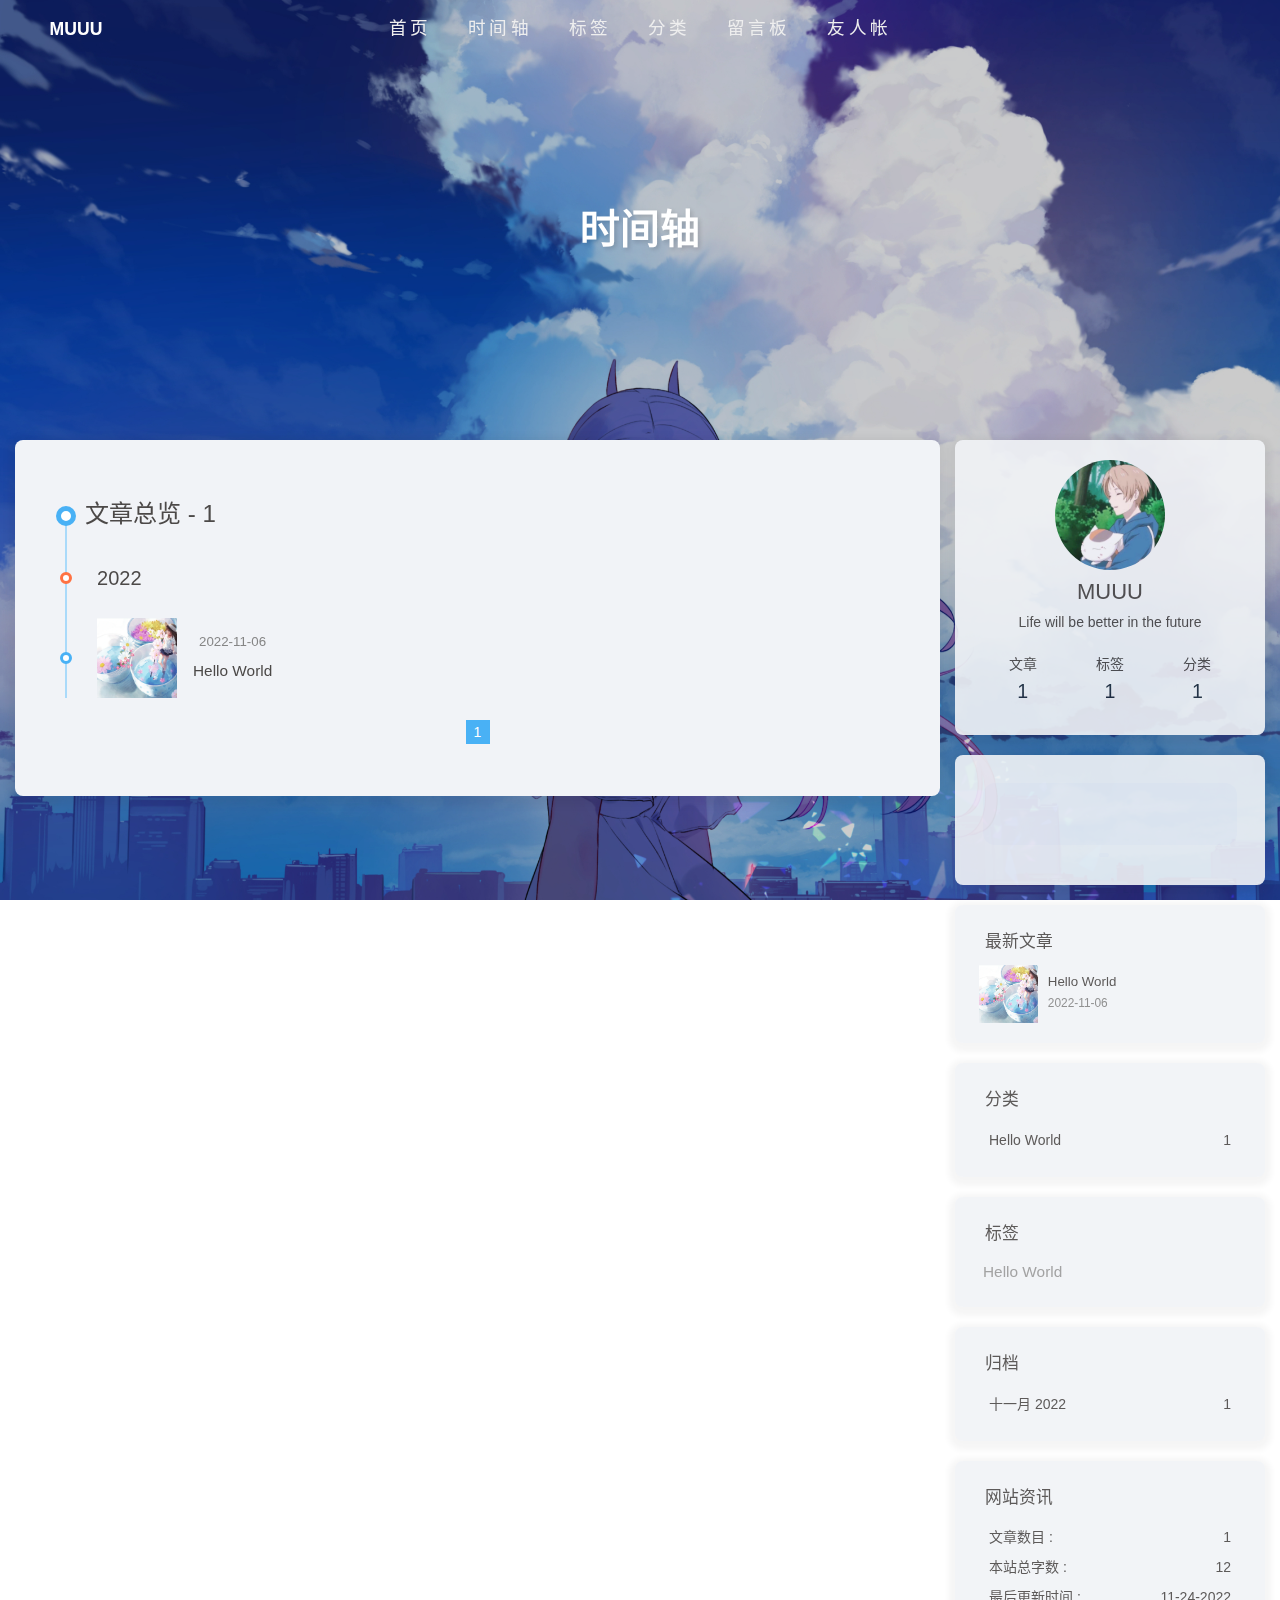
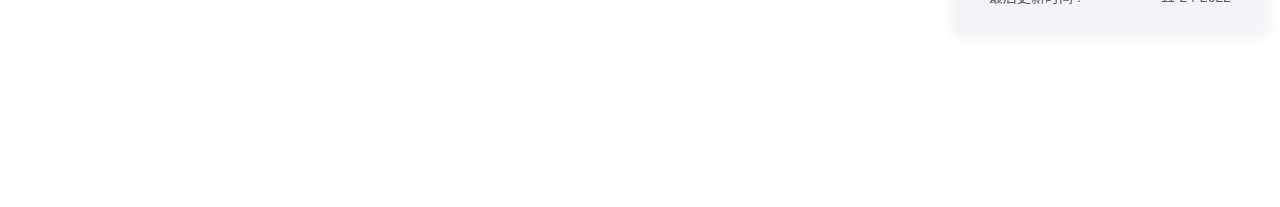
==== archives/index.html @ a2ca3ae6 "Site updated: 2022-11-24 10:19:51" ====
<!DOCTYPE html><html lang="zh-CN" data-theme="light"><head><meta charset="UTF-8"><meta http-equiv="X-UA-Compatible" content="IE=edge"><meta name="viewport" content="width=device-width, initial-scale=1.0, maximum-scale=1.0, user-scalable=no"><title>时间轴 | 一生鳶を慕う</title><meta name="author" content="MUUU"><meta name="copyright" content="MUUU"><meta name="format-detection" content="telephone=no"><meta name="theme-color" content="#ffffff"><meta property="og:type" content="website">
<meta property="og:title" content="时间轴">
<meta property="og:url" content="https://my.52099.online/archives/index.html">
<meta property="og:site_name" content="一生鳶を慕う">
<meta property="og:locale" content="zh_CN">
<meta property="og:image" content="https://my.52099.online/img/avatar.jpg">
<meta property="article:author" content="MUUU">
<meta name="twitter:card" content="summary">
<meta name="twitter:image" content="https://my.52099.online/img/avatar.jpg"><link rel="shortcut icon" href="/img/favicon.ico"><link rel="canonical" href="https://my.52099.online/archives/"><link rel="preconnect" href="//cdn.jsdelivr.net"/><link rel="stylesheet" href="/css/index.css"><link rel="stylesheet" href="https://cdn.jsdelivr.net/npm/@fortawesome/fontawesome-free/css/all.min.css" media="print" onload="this.media='all'"><link rel="stylesheet" href="https://cdn.jsdelivr.net/npm/@fancyapps/ui/dist/fancybox.min.css" media="print" onload="this.media='all'"><script>const GLOBAL_CONFIG = { 
  root: '/',
  algolia: undefined,
  localSearch: {"path":"/search.xml","preload":false,"languages":{"hits_empty":"找不到您查询的内容：${query}"}},
  translate: undefined,
  noticeOutdate: {"limitDay":30,"position":"top","messagePrev":"这是一篇发布于","messageNext":"天之前的文章，部分信息可能不够准确，注意甄别！"},
  highlight: {"plugin":"highlighjs","highlightCopy":true,"highlightLang":true,"highlightHeightLimit":300},
  copy: {
    success: '复制成功',
    error: '复制错误',
    noSupport: '浏览器不支持'
  },
  relativeDate: {
    homepage: false,
    post: false
  },
  runtime: '',
  date_suffix: {
    just: '刚刚',
    min: '分钟前',
    hour: '小时前',
    day: '天前',
    month: '个月前'
  },
  copyright: undefined,
  lightbox: 'fancybox',
  Snackbar: undefined,
  source: {
    justifiedGallery: {
      js: 'https://cdn.jsdelivr.net/npm/flickr-justified-gallery/dist/fjGallery.min.js',
      css: 'https://cdn.jsdelivr.net/npm/flickr-justified-gallery/dist/fjGallery.min.css'
    }
  },
  isPhotoFigcaption: false,
  islazyload: false,
  isAnchor: false
}</script><script id="config-diff">var GLOBAL_CONFIG_SITE = {
  title: '时间轴',
  isPost: false,
  isHome: false,
  isHighlightShrink: undefined,
  isToc: false,
  postUpdate: '2022-11-24 10:18:13'
}</script><noscript><style type="text/css">
  #nav {
    opacity: 1
  }
  .justified-gallery img {
    opacity: 1
  }

  #recent-posts time,
  #post-meta time {
    display: inline !important
  }
</style></noscript><script>(win=>{
    win.saveToLocal = {
      set: function setWithExpiry(key, value, ttl) {
        if (ttl === 0) return
        const now = new Date()
        const expiryDay = ttl * 86400000
        const item = {
          value: value,
          expiry: now.getTime() + expiryDay,
        }
        localStorage.setItem(key, JSON.stringify(item))
      },

      get: function getWithExpiry(key) {
        const itemStr = localStorage.getItem(key)

        if (!itemStr) {
          return undefined
        }
        const item = JSON.parse(itemStr)
        const now = new Date()

        if (now.getTime() > item.expiry) {
          localStorage.removeItem(key)
          return undefined
        }
        return item.value
      }
    }
  
    win.getScript = url => new Promise((resolve, reject) => {
      const script = document.createElement('script')
      script.src = url
      script.async = true
      script.onerror = reject
      script.onload = script.onreadystatechange = function() {
        const loadState = this.readyState
        if (loadState && loadState !== 'loaded' && loadState !== 'complete') return
        script.onload = script.onreadystatechange = null
        resolve()
      }
      document.head.appendChild(script)
    })
  
      const asideStatus = saveToLocal.get('aside-status')
      if (asideStatus !== undefined) {
        if (asideStatus === 'hide') {
          document.documentElement.classList.add('hide-aside')
        } else {
          document.documentElement.classList.remove('hide-aside')
        }
      }
    
    const detectApple = () => {
      if(/iPad|iPhone|iPod|Macintosh/.test(navigator.userAgent)){
        document.documentElement.classList.add('apple')
      }
    }
    detectApple()
    })(window)</script><link rel="stylesheet" href="/css/custom.css" media="defer" onload="this.media='all'"><link rel="stylesheet" href="/css/nav.css"><link rel="stylesheet" href="/css/heoMainColor.css"><link rel="stylesheet" href="/css/poem.css"><link rel="stylesheet" href="/css/page_poem.css"><!-- hexo injector head_end start --><link rel="stylesheet" href="https://npm.elemecdn.com/hexo-butterfly-wowjs/lib/animate.min.css" media="print" onload="this.media='screen'"><link rel="stylesheet" href="/css/runtime.min.css" media="print" onload="this.media='all'"><!-- hexo injector head_end end --><meta name="generator" content="Hexo 6.3.0"></head><body><div id="loading-box"><div class="loading-left-bg"></div><div class="loading-right-bg"></div><div class="wizard-scene"><div class="wizard-objects"><div class="wizard-square"></div><div class="wizard-circle"></div><div class="wizard-triangle"></div></div><div class="wizard"><div class="wizard-body"></div><div class="wizard-right-arm"><div class="wizard-right-hand"></div></div><div class="wizard-left-arm"><div class="wizard-left-hand"></div></div><div class="wizard-head"><div class="wizard-beard"></div><div class="wizard-face"><div class="wizard-adds"></div></div><div class="wizard-hat"><div class="wizard-hat-of-the-hat"></div><div class="wizard-four-point-star --first"></div><div class="wizard-four-point-star --second"></div><div class="wizard-four-point-star --third"></div></div></div></div></div></div><script>const preloader = {
  endLoading: () => {
    document.body.style.overflow = 'auto';
    document.getElementById('loading-box').classList.add("loaded")
  },
  initLoading: () => {
    document.body.style.overflow = '';
    document.getElementById('loading-box').classList.remove("loaded")

  }
}
window.addEventListener('load',()=> { preloader.endLoading() })

if (false) {
document.addEventListener('pjax:send', () => { preloader.initLoading() })
document.addEventListener('pjax:complete', () => { preloader.endLoading() })
}</script><div id="web_bg"></div><div id="sidebar"><div id="menu-mask"></div><div id="sidebar-menus"><div class="avatar-img is-center"><img src="/img/avatar.jpg" onerror="onerror=null;src='/img/friend_404.gif'" alt="avatar"/></div><div class="sidebar-site-data site-data is-center"><a href="/archives/"><div class="headline">文章</div><div class="length-num">1</div></a><a href="/tags/"><div class="headline">标签</div><div class="length-num">1</div></a><a href="/categories/"><div class="headline">分类</div><div class="length-num">1</div></a></div><hr/><div class="menus_items"><div class="menus_item"><a class="site-page" href="/"><i class="fa-fw fas fa-home"></i><span> 首页</span></a></div><div class="menus_item"><a class="site-page" href="/archives/"><i class="fa-fw fas fa-archive"></i><span> 时间轴</span></a></div><div class="menus_item"><a class="site-page" href="/tags/"><i class="fa-fw fas fa-tags"></i><span> 标签</span></a></div><div class="menus_item"><a class="site-page" href="/categories/"><i class="fa-fw fas fa-folder-open"></i><span> 分类</span></a></div><div class="menus_item"><a class="site-page" href="/comment/"><i class="fa-fw fas fa-comment"></i><span> 留言板</span></a></div><div class="menus_item"><a class="site-page" href="/link/"><i class="fa-fw fas fa-link"></i><span> 友人帐</span></a></div></div></div></div><div class="page" id="body-wrap"><header class="not-home-page" id="page-header"><nav id="nav"><div id="nav-group"><span id="blog_name"><a id="site-name" href="/" title="返回博客主页"><span>MUUU</span></a></span><span id="page_name"><a id="page-name-text" title="回到顶部" onclick="btf.scrollToDest(0,500)"><span>一生鳶を慕う</span></a></span><div id="menus"><div class="menus_items"><div class="menus_item"><a class="site-page" href="/"><i class="fa-fw fas fa-home"></i><span> 首页</span></a></div><div class="menus_item"><a class="site-page" href="/archives/"><i class="fa-fw fas fa-archive"></i><span> 时间轴</span></a></div><div class="menus_item"><a class="site-page" href="/tags/"><i class="fa-fw fas fa-tags"></i><span> 标签</span></a></div><div class="menus_item"><a class="site-page" href="/categories/"><i class="fa-fw fas fa-folder-open"></i><span> 分类</span></a></div><div class="menus_item"><a class="site-page" href="/comment/"><i class="fa-fw fas fa-comment"></i><span> 留言板</span></a></div><div class="menus_item"><a class="site-page" href="/link/"><i class="fa-fw fas fa-link"></i><span> 友人帐</span></a></div></div></div><div id="hotkey"><div id="search-button"><a class="site-page social-icon search" title="搜索"><i class="fas fa-search fa-fw"></i></a></div></div></div></nav><div id="page-site-info"><h1 id="site-title">时间轴</h1></div></header><main class="layout" id="content-inner"><div id="archive"><div class="article-sort-title">文章总览 - 1</div><div class="article-sort"><div class="article-sort-item year">2022</div><div class="article-sort-item"><a class="article-sort-item-img" href="/posts/4a17b156/" title="Hello World"><img src="/img/cover/1.webp" alt="Hello World" onerror="this.onerror=null;this.src='/img/404.jpg'"></a><div class="article-sort-item-info"><div class="article-sort-item-time"><i class="far fa-calendar-alt"></i><time class="post-meta-date-created" datetime="2022-11-06T05:36:51.000Z" title="发表于 2022-11-06 13:36:51">2022-11-06</time></div><a class="article-sort-item-title" href="/posts/4a17b156/" title="Hello World">Hello World</a></div></div></div><nav id="pagination"><div class="pagination"><span class="page-number current">1</span></div></nav></div><div class="aside-content" id="aside-content"><div class="card-widget card-info"><div class="is-center"><div class="avatar-img"><img src="/img/avatar.jpg" onerror="this.onerror=null;this.src='/img/friend_404.gif'" alt="avatar"/></div><div class="author-info__name">MUUU</div><div class="author-info__description">Life will be better in the future</div></div><div class="card-info-data site-data is-center"><a href="/archives/"><div class="headline">文章</div><div class="length-num">1</div></a><a href="/tags/"><div class="headline">标签</div><div class="length-num">1</div></a><a href="/categories/"><div class="headline">分类</div><div class="length-num">1</div></a></div></div><div class="card-widget" id="card-poem"><div id="poem_sentence"></div><div id="poem_info"><div id="poem_dynasty"></div><div id="poem_author"></div></div></div><script src="https://cdn.jsdelivr.net/npm/js-heo@1.0.11/poem/jinrishici.js" charset="utf-8"></script><script type="text/javascript">jinrishici.load(function(result) {
var sentence = document.querySelector("#poem_sentence")
var author = document.querySelector("#poem_author")
var dynasty = document.querySelector("#poem_dynasty")

var sentenceText = result.data.content
sentenceText = sentenceText.substr(0, sentenceText.length - 1);
sentence.innerHTML = sentenceText
dynasty.innerHTML = result.data.origin.dynasty
author.innerHTML = result.data.origin.author + '《' + result.data.origin.title + '》'
});</script><div class="sticky_layout"><div class="card-widget card-recent-post"><div class="item-headline"><i class="fas fa-history"></i><span>最新文章</span></div><div class="aside-list"><div class="aside-list-item"><a class="thumbnail" href="/posts/4a17b156/" title="Hello World"><img src="/img/cover/1.webp" onerror="this.onerror=null;this.src='/img/404.jpg'" alt="Hello World"/></a><div class="content"><a class="title" href="/posts/4a17b156/" title="Hello World">Hello World</a><time datetime="2022-11-06T05:36:51.000Z" title="发表于 2022-11-06 13:36:51">2022-11-06</time></div></div></div></div><div class="card-widget card-categories"><div class="item-headline">
            <i class="fas fa-folder-open"></i>
            <span>分类</span>
            
            </div>
            <ul class="card-category-list" id="aside-cat-list">
            <li class="card-category-list-item "><a class="card-category-list-link" href="/categories/Hello-World/"><span class="card-category-list-name">Hello World</span><span class="card-category-list-count">1</span></a></li>
            </ul></div><div class="card-widget card-tags"><div class="item-headline"><i class="fas fa-tags"></i><span>标签</span></div><div class="card-tag-cloud"><a href="/tags/Hello-World/" style="font-size: 1.1em; color: #999">Hello World</a></div></div><div class="card-widget card-archives"><div class="item-headline"><i class="fas fa-archive"></i><span>归档</span></div><ul class="card-archive-list"><li class="card-archive-list-item"><a class="card-archive-list-link" href="/archives/2022/11/"><span class="card-archive-list-date">十一月 2022</span><span class="card-archive-list-count">1</span></a></li></ul></div><div class="card-widget card-webinfo"><div class="item-headline"><i class="fas fa-chart-line"></i><span>网站资讯</span></div><div class="webinfo"><div class="webinfo-item"><div class="item-name">文章数目 :</div><div class="item-count">1</div></div><div class="webinfo-item"><div class="item-name">本站总字数 :</div><div class="item-count">12</div></div><div class="webinfo-item"><div class="item-name">最后更新时间 :</div><div class="item-count" id="last-push-date" data-lastPushDate="2022-11-24T02:18:13.794Z"><i class="fa-solid fa-spinner fa-spin"></i></div></div></div></div></div></div></main><footer id="footer"><div id="footer-wrap"></div></footer></div><div id="rightside"><div id="rightside-config-hide"><button id="hide-aside-btn" type="button" title="单栏和双栏切换"><i class="fas fa-arrows-alt-h"></i></button></div><div id="rightside-config-show"><button id="go-up" type="button" title="回到顶部"><i class="fas fa-arrow-up"></i></button></div></div><div id="local-search"><div class="search-dialog"><nav class="search-nav"><span class="search-dialog-title">搜索</span><span id="loading-status"></span><button class="search-close-button"><i class="fas fa-times"></i></button></nav><div class="is-center" id="loading-database"><i class="fas fa-spinner fa-pulse"></i><span>  数据库加载中</span></div><div class="search-wrap"><div id="local-search-input"><div class="local-search-box"><input class="local-search-box--input" placeholder="搜索文章" type="text"/></div></div><hr/><div id="local-search-results"></div></div></div><div id="search-mask"></div></div><div><script src="/js/utils.js"></script><script src="/js/main.js"></script><script src="https://cdn.jsdelivr.net/npm/@fancyapps/ui/dist/fancybox.umd.min.js"></script><script src="https://cdn.jsdelivr.net/npm/instant.page/instantpage.min.js" type="module"></script><script src="/js/search/local-search.js"></script><div class="js-pjax"></div><script src="/js/cursor.js"></script><script src="/js/nav.js"></script><script src="/js/welcome.js"></script><script src="/js/click.min.js"></script></div><!-- hexo injector body_end start --><div class="js-pjax"><script async="async">var arr = document.getElementsByClassName('recent-post-item');
for(var i = 0;i<arr.length;i++){
    arr[i].classList.add('wow');
    arr[i].classList.add('animate__zoomIn');
    arr[i].setAttribute('data-wow-duration', '300ms');
    arr[i].setAttribute('data-wow-delay', '10ms');
    arr[i].setAttribute('data-wow-offset', '100');
    arr[i].setAttribute('data-wow-iteration', '1');
  }</script></div><script defer src="https://npm.elemecdn.com/hexo-butterfly-wowjs/lib/wow.min.js"></script><script defer src="https://npm.elemecdn.com/hexo-butterfly-wowjs/lib/wow_init.js"></script><script data-pjax>
  function butterfly_footer_beautify_injector_config(){
    var parent_div_git = document.getElementById('footer-wrap');
    var item_html = '<div id="workboard"></div><p id="ghbdages"><a class="github-badge" target="_blank" href="https://hexo.io/" style="margin-inline:5px" data-title="博客框架为Hexo_v6.2.0" title=""><img src="https://img.shields.io/badge/Frame-Hexo-blue?style=flat&amp;logo=hexo" alt=""/></a><a class="github-badge" target="_blank" href="https://github.com/jerryc127/hexo-theme-butterfly" style="margin-inline:5px" data-title="主题版本Butterfly_v4.5.1" title=""><img src="https://img.shields.io/badge/Theme-Butterfly-6513df?style=flat&amp;logo=bitdefender" alt=""/></a><a class="github-badge" target="_blank" href="https://github.com/" style="margin-inline:5px" data-title="本站项目由Github托管" title=""><img src="https://img.shields.io/badge/Source-Github-d021d6?style=flat&amp;logo=GitHub" alt=""/></a><a class="github-badge" target="_blank" href="http://creativecommons.org/licenses/by-nc-sa/4.0/" style="margin-inline:5px" data-title="本站采用知识共享署名-非商业性使用-相同方式共享4.0国际许可协议进行许可" title=""><img src="https://img.shields.io/badge/Copyright-BY--NC--SA%204.0-d42328?style=flat&amp;logo=Claris" alt=""/></a></p>';
    console.log('已挂载butterfly_footer_beautify')
    parent_div_git.insertAdjacentHTML("beforeend",item_html)
    }
  var elist = 'null'.split(',');
  var cpage = location.pathname;
  var epage = 'all';
  var flag = 0;

  for (var i=0;i<elist.length;i++){
    if (cpage.includes(elist[i])){
      flag++;
    }
  }

  if ((epage ==='all')&&(flag == 0)){
    butterfly_footer_beautify_injector_config();
  }
  else if (epage === cpage){
    butterfly_footer_beautify_injector_config();
  }
  </script><script async src="/js/runtime.js"></script><!-- hexo injector body_end end --></body></html>
---- css/custom.css ----
/* 页脚与头图透明 */
#footer {
  background: transparent !important;
}

#page-header {
  background: transparent !important;
  transition: none !important;
}

/* 白天模式遮罩透明 */
#footer::before {
  background: transparent !important;
}

#page-header::before {
  background: transparent !important;
}

/* 夜间模式遮罩透明 */
[data-theme="dark"] #footer::before {
  background: transparent !important;
}

[data-theme="dark"] #page-header::before {
  background: transparent !important;
}

/* ------------------------------------------------------------------------------------------ */

/* 文章页H1-H6图标样式效果 */
/* 控制风车转动速度 4s那里可以自己调节快慢 */
h1::before,
h2::before,
h3::before,
h4::before,
h5::before,
h6::before {
  -webkit-animation: ccc 4s linear infinite;
  animation: ccc 4s linear infinite;
}

/* 控制风车转动方向 -1turn 为逆时针转动，1turn 为顺时针转动，相同数字部分记得统一修改 */
@-webkit-keyframes ccc {
  0% {
    -webkit-transform: rotate(0deg);
    transform: rotate(0deg);
  }

  to {
    -webkit-transform: rotate(-1turn);
    transform: rotate(-1turn);
  }
}

@keyframes ccc {
  0% {
    -webkit-transform: rotate(0deg);
    transform: rotate(0deg);
  }

  to {
    -webkit-transform: rotate(-1turn);
    transform: rotate(-1turn);
  }
}

/* 设置风车颜色 */
#content-inner.layout h1::before {
  color: #ef50a8;
  margin-left: -1.55rem;
  font-size: 1.3rem;
  margin-top: -0.23rem;
}

#content-inner.layout h2::before {
  color: #fb7061;
  margin-left: -1.35rem;
  font-size: 1.1rem;
  margin-top: -0.12rem;
}

#content-inner.layout h3::before {
  color: #ffbf00;
  margin-left: -1.22rem;
  font-size: 0.95rem;
  margin-top: -0.09rem;
}

#content-inner.layout h4::before {
  color: #a9e000;
  margin-left: -1.05rem;
  font-size: 0.8rem;
  margin-top: -0.09rem;
}

#content-inner.layout h5::before {
  color: #57c850;
  margin-left: -0.9rem;
  font-size: 0.7rem;
  margin-top: 0rem;
}

#content-inner.layout h6::before {
  color: #5ec1e0;
  margin-left: -0.9rem;
  font-size: 0.66rem;
  margin-top: 0rem;
}

/* s设置风车hover动效 6s那里可以自己调节快慢*/
#content-inner.layout h1:hover,
#content-inner.layout h2:hover,
#content-inner.layout h3:hover,
#content-inner.layout h4:hover,
#content-inner.layout h5:hover,
#content-inner.layout h6:hover {
  color: var(--theme-color);
}

#content-inner.layout h1:hover::before,
#content-inner.layout h2:hover::before,
#content-inner.layout h3:hover::before,
#content-inner.layout h4:hover::before,
#content-inner.layout h5:hover::before,
#content-inner.layout h6:hover::before {
  color: var(--theme-color);
  -webkit-animation: ccc 6s linear infinite;
  animation: ccc 6s linear infinite;
}

/* ------------------------------------------------------------------------------------------ */

#cursor {
  position: fixed;
  width: 16px;
  height: 16px;
  background: #000;
  border-radius: 8px;
  opacity: 0.25;
  z-index: 10086;
  pointer-events: none;
  transition: 0.2s ease-in-out;
  transition-property: background, opacity, transform;
}

#cursor.hidden {
  opacity: 0;
}

#cursor.hover {
  opacity: 0.1;
  transform: scale(2.5);
}

#cursor.active {
  opacity: 0.5;
  transform: scale(0.5);
}

/* ------------------------------------------------------------------------------------------ */

/* 透明度 */
.recent-posts,
.card-widget {
  opacity: .9;

}

.recent-post-item,
.card-widget,
.swiper-slide,
#post,
#page,
#archive {
  background-color: #f1f3f7 !important;
}

/* 侧标诗词卡片 */
#poem_sentence {
  font-size: 17px;
  margin: 20px 20px 10px 20px;
}


#web_bg {
  /* background: url(/img/background.png) rgba(0, 0, 0, .2) center !important; */
  background-blend-mode: multiply !important;
  background-size: cover !important;
}




.post #nav-group{
  color: #fff !important;
}

.post #nav-group .menus_item:hover{
  color: #4c4948 !important;

}
.post .nav-fixed #nav-group{
  color: #4c4948 !important;
}
---- css/nav.css ----
#nav #nav-group {
    max-width: 1376px;
    justify-content: center
}

.layout {
    max-width: 1400px;
    justify-content: center
}

@media screen and (min-width: 1920px) {
    .layout.hide-aside {
        max-width: 1600px
    }

    #nav #nav-group, .layout {
        max-width: 1500px
    }
}

#nav {
    top: 0 !important;
    display: flex;
    justify-content: center;
    box-shadow: none !important;
    -webkit-box-shadow: none !important;
    -webkit-transition: all .3s ease-in-out;
    -moz-transition: all .3s ease-in-out;
    -o-transition: all .3s ease-in-out;
    -ms-transition: all .3s ease-in-out;
    transition: all .3s ease-in-out
}

#nav #nav-group {
    width: 100%;
    display: flex;
    position: relative
}

#nav .site-page::after {
    display: none
}

#nav .site-page {
    text-shadow: none;
    border-radius: 8px;
}

.page .sticky_layout {
    top: 50px !important
}

#post ~ .aside-content .sticky_layout {
    top: 70px !important
}

#nav.show {
    -webkit-transform: translate3d(0, 0, 0) !important;
    -moz-transform: translate3d(0, 0, 0) !important;
    -o-transform: translate3d(0, 0, 0) !important;
    -ms-transform: translate3d(0, 0, 0) !important;
    transform: translate3d(0, 0, 0) !important;
    position: fixed;
    z-index: 91
}

#page-header.nav-fixed #nav.show, #page-header.not-top-img #nav.show {
    border-bottom: none
}

#page-header.not-top-img:not(.nav-fixed) #nav {
    background: var(--Jay-background) !important
}

#page-header.not-top-img #nav {
    transition: .3s;
    background: var(--Jay-maskbgdeep) !important;
    backdrop-filter: saturate(180%) blur(20px);
    -webkit-backdrop-filter: blur(20px);
}

@media screen and (max-width: 768px) {
    #page-header.not-top-img #nav {
        background: var(--Jay-background)
    }
}

#nav a {
    border-radius: 8px;
    padding: 6px 12px !important;
}

@media screen and (min-width: 768px) {
    .menus_item:hover > a.site-page {
        color: var(--Jay-white) !important;
        background: var(--Jay-white-op);
        transition: .3s;
        box-shadow: var(--Jay-shadow-main)
    }

    .page .menus_item:hover > a.site-page {
        color: var(--Jay-white) !important;
        background: var(--Jay-main);
        transition: .3s;
        box-shadow: var(--Jay-shadow-main)
    }

    .nav-fixed .menus_item:hover > a.site-page {
        background-color: var(--Jay-main) ;
    }
}

.nav-fixed #nav #site-name span {
    color: var(--Jay-fontcolor);
    transition: .3s
}

#nav #site-name:hover i {
    color: var(--Jay-white)
}

#nav #menus {
    position: absolute;
    width: 100%;
}

#nav #site-name span {
    font-weight: 700 !important;
    font-size: 1.1rem;
}


@media screen and (min-width: 900px) {
    #nav #site-name {
        opacity: 1;
        transition: .3s;
        overflow: hidden
    }

    #nav #site-name span {
        transition: .3s
    }

    #nav #site-name:hover span {
        opacity: 0;
        transition: .3s
    }

    #page-header.nav-fixed #nav #site-name {
        opacity: 1;
        transition: .1s
    }

    #page-header.nav-visible #nav #site-name {
        opacity: 1;
        transition: .1s
    }

    #nav #site-name:after {
        background: url('../img/home.png') no-repeat 50% 50%;
        opacity: 0;
        position: absolute;
        display: flex;
        z-index: 1;
        width: 80px;
        height: 60px;
        content: "";
        transition: .3s;
        transition-timing-function: ease-in;
        transform: scale(.4)
    }

    .post #nav #site-name:hover {
        background: var(--Jay-white-op)
    }

    .nav-fixed #nav #site-name:hover {
        background: var(--Jay-main)
    }

    #nav #site-name:hover:after {
        opacity: 1;
        transform: translateY(0) scale(.3);
        transition-timing-function: ease-in
    }
}

.nav-fixed #nav #site-name span {
    color: var(--Jay-fontcolor);
    transition: .3s
}

#nav #site-name:hover span {
    color: var(--Jay-white)
}

.post-bg #nav #site-name {
    color: var(--Jay-white);
    transition: .3s
}

#nav #site-name {
    /* color: var(--Jay-white); */
    color: #FFF;
    padding: 0;
    transition: .3s;
    display: flex;
    height: 40px;
    width: 80px;
    justify-content: center;
    align-items: center;
    text-shadow: none
}

#nav #blog_name #site-name {
    position: relative
}

/*设置menu子元素边距*/
#nav .menus_item_child .site-page.child {
    padding: .5rem .8rem !important
}

#nav #menus {
    position: absolute;
    width: 100%
}

@media screen and (max-width: 768px) {
    #nav #menus {
        display: none
    }
}

#nav .menus_items {
    display: inline;
    position: absolute;
    text-align: center;
    width: fit-content;
    left: 0;
    right: 0;
    margin: auto
}

#menus > div.menus_items > div > a {
    letter-spacing: .2rem;
    font-size: 1.1rem;
}

#page-header.nav-fixed #nav div.menus_items[style*="opacity: 0;"] .nav {
    opacity: .3;
}

#page-header.nav-fixed #nav div.menus_items {
    opacity: 0;
    -webkit-transform: translateY(-60px);
    -moz-transform: translateY(-60px);
    -o-transform: translateY(-60px);
    -ms-transform: translateY(-60px);
    transform: translateY(-60px);
    -webkit-transition: all .3s ease-in-out;
    -moz-transition: all .3s ease-in-out;
    -o-transition: all .3s ease-in-out;
    -ms-transition: all .3s ease-in-out;
    transition: all .3s ease-in-out
}

#page-header.nav-fixed.nav-visible #nav div.menus_items {
    opacity: 1;
    -webkit-transform: translateY(0);
    -moz-transform: translateY(0);
    -o-transform: translateY(0);
    -ms-transform: translateY(0);
    transform: translateY(0);
    -webkit-transition: all .3s ease-in-out;
    -moz-transition: all .3s ease-in-out;
    -o-transition: all .3s ease-in-out;
    -ms-transition: all .3s ease-in-out;
    transition: all .3s ease-in-out
}

#nav .menus_items .menus_item {
    padding: 0 .4rem !important
}

#nav .menus_items .menus_item .menus_item_child {
    padding: 6px 4px 8px 4px;
    background-color: var(--Jay-card-bg);
    border-radius: 12px;
    border: var(--style-border);
    box-shadow: var(--Jay-shadow-black);
    backdrop-filter: blur(20px);
    -webkit-backdrop-filter: blur(20px);
    -webkit-transition: all .3s ease-in-out;
    -moz-transition: all .3s ease-in-out;
    -o-transition: all .3s ease-in-out;
    -ms-transition: all .3s ease-in-out;
    transition: all .3s ease-in-out
}

#nav .menus_items .menus_item .menus_item_child:hover {
    border: var(--style-border-hover);
    box-shadow: var(--Jay-shadow-main)
}

#nav .menus_items .menus_item:hover .menus_item_child {
    display: flex
}

#nav .menus_items .menus_item .menus_item_child li {
    margin: 0 .2rem;
    border-radius: 8px !important;
}

#nav .menus_items .menus_item .menus_item_child li:hover {
    background: 0 0;
    background: var(--Jay-main) !important;
    color: var(--Jay-white) !important;
    box-shadow: var(--Jay-shadow-main);
    transform: scale(1) !important;
    transition: .3s;
    border-radius: 8px !important;
}

#sidebar #sidebar-menus .menus_items .site-page:hover, #sidebar #sidebar-menus .sidebar-site-data a:hover {
    border-radius: 8px;
    background: var(--Jay-main);
    color: var(--Jay-white) !important;
}

/*设置电脑无向下箭头，而手机有*/
@media screen and (max-width: 768px) {
    .site-page i.fa-chevron-down {
        display: inline-flex !important;
    }
}

.site-page i.fa-chevron-down {
    display: none;
}


#sidebar #sidebar-menus .menus_items .site-page:hover, #sidebar #sidebar-menus .sidebar-site-data a:hover .headline, #sidebar #sidebar-menus .sidebar-site-data a:hover .length-num {
    color: var(--Jay-white) !important
}

#page-header.not-top-img {
    margin: 0
}

#nav a.site-page.child {
    -webkit-transition: all .3s ease-in-out;
    -moz-transition: all .3s ease-in-out;
    -o-transition: all .3s ease-in-out;
    -ms-transition: all .3s ease-in-out;
    transition: all .3s ease-in-out
}

#nav a.site-page.child:hover {
    color: var(--Jay-main) !important;
    background: var(--Jay-main);
    box-shadow: var(--Jay-shadow-main)
}

#page-header.post-bg #nav #hotkey .site-page:hover, #page-header.post-bg #nav #site-name:hover, #page-header.post-bg #nav .menus_item > .site-page:hover {
    color: var(--Jay-white) !important;
    background: var(--Jay-main);
}

[data-theme=dark] #page-header.post-bg #nav #hotkey .site-page:hover, [data-theme=dark] #page-header.post-bg #nav #site-name:hover, [data-theme=dark] #page-header.post-bg #nav .menus_item > .site-page:hover {
    color: var(--Jay-white) !important;
    background: var(--Jay-main)
}

#page-header.post-bg #nav #hotkey .site-page, #page-header.post-bg #nav #site-name, #page-header.post-bg #nav .menus_item > .site-page {
    color: var(--Jay-white);
    -webkit-transition: all .3s ease-in-out;
    -moz-transition: all .3s ease-in-out;
    -o-transition: all .3s ease-in-out;
    -ms-transition: all .3s ease-in-out;
    transition: all .3s ease-in-out
}

#page-header.not-top-img #nav #hotkey .site-page, #page-header.not-top-img #nav #page-name-text, #page-header.not-top-img #nav #site-name, #page-header.not-top-img #nav .menus_item > .site-page, #page-header.post-bg.nav-fixed #nav #hotkey .site-page, #page-header.post-bg.nav-fixed #nav #page-name-text, #page-header.post-bg.nav-fixed #nav #site-name, #page-header.post-bg.nav-fixed #nav .menus_item > .site-page {
    color: var(--Jay-fontcolor);
    -webkit-transition: all .3s ease-in-out;
    -moz-transition: all .3s ease-in-out;
    -o-transition: all .3s ease-in-out;
    -ms-transition: all .3s ease-in-out;
    transition: all .3s ease-in-out
}

#page-header.not-top-img #nav #hotkey .site-page:hover, #page-header.not-top-img #nav #page-name-text:hover, #page-header.not-top-img #nav #site-name:hover, #page-header.not-top-img #nav .menus_item > .site-page:hover, #page-header.post-bg.nav-fixed #nav #hotkey .site-page:hover, #page-header.post-bg.nav-fixed #nav #page-name-text:hover, #page-header.post-bg.nav-fixed #nav #site-name:hover, #page-header.post-bg.nav-fixed #nav .menus_item > .site-page:hover {
    color: var(--Jay-white) !important;
    background: var(--Jay-main);
    box-shadow: var(--Jay-shadow-main);
}

#nav #page_name {
    position: absolute
}

@media screen and (max-width: 768px) {
    #nav #page_name {
        display: none !important
    }
}

#nav #page-name-text {
    opacity: 0;
    font-weight: 700;
    text-overflow: ellipsis;
    overflow: hidden;
    white-space: nowrap;
    position: relative;
    text-align: center;
    line-height: 1.2em;
    -webkit-transform: translateY(-60px);
    -moz-transform: translateY(-60px);
    -o-transform: translateY(-60px);
    -ms-transform: translateY(-60px);
    transform: translateY(-50px);
    -webkit-transition: all .3s ease-in-out;
    -moz-transition: all .3s ease-in-out;
    -o-transition: all .3s ease-in-out;
    -ms-transition: all .3s ease-in-out;
    transition: all .3s ease-in-out
}

#page-header.nav-fixed #nav #page-name-text {
    opacity: 1;
    -webkit-transform: translateY(0);
    -moz-transform: translateY(0);
    -o-transform: translateY(0);
    -ms-transform: translateY(0);
    transform: translateY(0)
}

#page-header.nav-fixed.nav-visible #nav #page-name-text {
    opacity: 0;
    -webkit-transform: translateY(-60px);
    -moz-transform: translateY(-60px);
    -o-transform: translateY(-60px);
    -ms-transform: translateY(-60px);
    transform: translateY(-60px)
}

/* 设置hover返回顶部 */
#page-name-text > span::before {
    font-size: 1.2rem;
    position: absolute;
    width: 100%;
    height: 100%;
    border-radius: 8px;
    color: var(--Jay-white) !important;
    top: 0;
    left: 0;
    content: '';
    min-width: fit-content; 
    background-color: var(--Jay-theme);
    transition: all .3s;
    -webkit-transition: all .3s;
    -moz-transition: all .3s;
    -ms-transition: all .3s;
    -o-transition: all .3s;
    opacity: 0;
    box-shadow: 0 0 3px var(--Jay-theme);
    line-height: 40px; /*如果垂直位置不居中可以微调此值，也可以删了*/
}

#page-name-text > span:hover:before {
    opacity: 1;
}

#page-name-text:hover {
    scale: 1.03
}

#nav #hotkey {
    position: absolute;
    right: 1rem;
    display: flex;
    flex-direction: row;
    height: 100%;
    align-items: center;
    text-align: center
}

#nav #hotkey div {
    width: 40px;
    height: 40px;
    margin-left: .3rem;
    padding: 0 !important;
    -webkit-transition: all .3s ease-in-out;
    -moz-transition: all .3s ease-in-out;
    -o-transition: all .3s ease-in-out;
    -ms-transition: all .3s ease-in-out;
    transition: all .3s ease-in-out
}

#nav #hotkey .site-page {
    width: 40px;
    height: 40px;
    font-size: 1.3rem;
    padding: 0 !important;
    position: absolute;
    top: 50%;
    -webkit-transform: translateY(-50%);
    -moz-transform: translateY(-50%);
    -o-transform: translateY(-50%);
    -ms-transform: translateY(-50%);
    transform: translateY(-50%)
}

#nav #hotkey #mode-button i {
    color: var(--Jay-sun-moon)
}

#nav #hotkey #mode-button i::before {
    content: '\f1bc'
}

#nav #hotkey #mode-button:hover i::before {
    content: '\ef6e'
}

[data-theme=dark] #nav #hotkey #mode-button i::before {
    content: '\ef6e'
}

[data-theme=dark] #nav #hotkey #mode-button:hover i::before {
    content: '\f1bc'
}

/* 控制导航栏滑动百分比显隐 */
header:not(.nav-fixed) #nav #hotkey #top-button {
    width: 0;
    opacity: 0;
    margin-left: 0
}

#nav #hotkey #top-button a.site-page {
    width: 30px;
    height: 30px;
    margin: 0 5px;
    color: var(--font-color) !important;
    background: var(--Jay-card-bg)
}

#nav #hotkey #top-button:hover a.site-page {
    width: 40px;
    height: 40px;
    margin: 0;
    color: var(--Jay-secondtext) !important;
    background: var(--Jay-main)
}

#nav #hotkey #top-button i::before {
    content: attr(data-percent);
    position: absolute;
    left: 0;
    right: 0;
    font-size: 90%;
    line-height: 1.7em;
    white-space: nowrap;
    font-family: Jay
}

#nav #hotkey #top-button:hover i::before {
    content: '\f004';
    position: relative;
    font-family: unset;
    font-size: 100%
}
---- css/heoMainColor.css ----
:root{
  --heo-white: #fff;
  --heo-black: #000;
  --heo-none: rgba(0,0,0,0);
  --heo-gray: #999999;
  --heo-yellow: #ffc93e;
  --heo-main: var(--heo-theme);
  --heo-main-op: var(--heo-theme-op);
  --heo-shadow-theme: 0 8px 12px -3px var(--heo-theme-op);
  --heo-shadow-main: 0 8px 12px -3px var(--heo-main-op);
  --heo-shadow-blue: 0 8px 12px -3px rgba(40, 109, 234,.20);
  --heo-shadow-white: 0 8px 12px -3px rgba(255, 255, 255,.20);
  --heo-shadow-black: 0 0 12px 4px rgba(0, 0, 0,.05);
  --heo-shadow-yellow: 0px 38px 77px -26px rgba(255, 201, 62,.12);
  --heo-shadow-red: 0 8px 12px -3px #ee7d7936;
  --heo-shadow-green: 0 8px 12px -3px #87ee7936;
  --heo-logo-color: linear-gradient(215deg,#4584ff 30%,#ff7676 70%);
  --style-border: 1px solid var(--heo-card-border);
  --style-border-hover: 1px solid var(--heo-theme);
}

/* ::selection {
  background: var(--heo-fontcolor);
  color: var(--heo-background);
} */

[data-theme=light] {
  --heo-theme: #425AEF;
  --heo-theme-op: #4259ef23;
  --heo-blue: #425AEF;
  --heo-red: #D8213C;
  --heo-pink: #FF7C7C;
  --heo-green: #57bd6a;
  --heo-fontcolor: #363636;
  --heo-background: #f7f9fe;
  --heo-reverse: #000;
  --heo-maskbg: rgba(255, 255, 255, 0.6);
  --heo-maskbgdeep: rgba(255, 255, 255, 0.85);
  --heo-hovertext: var(--heo-theme);
  --heo-ahoverbg: #F7F7FA;
  --heo-lighttext: var(--heo-main);
  --heo-secondtext: rgba(60, 60, 67, 0.6);
  --heo-scrollbar: rgba(60, 60, 67, 0.4);
  --heo-card-btn-bg: #edf0f7;
  --heo-post-blockquote-bg: #fafcff;
  --heo-post-tabs-bg: #f2f5f8;
  --heo-secondbg: #edf0f7;
  --heo-shadow-nav:0 5px 12px -5px rgba(102, 68, 68, 0.05);
  --heo-card-bg: #fff;
  --heo-shadow-lightblack:0 5px 12px -5px rgba(102, 68, 68, 0.00);
  --heo-shadow-light2black:0 5px 12px -5px rgba(102, 68, 68, 0.00);
  --heo-card-border: #e3e8f7;
}

[data-theme=dark] {
  --heo-theme: #0084FF;
  --heo-theme-op: #0084FF23;
  --heo-blue: #0084FF;
  --heo-red: #FF3842;
  --heo-pink: #FF7C7C;
  --heo-green: #57bd6a;
  --heo-fontcolor: #F7F7FA;
  --heo-background: #18171d;
  --heo-reverse: #fff;
  --heo-maskbg: rgba(0,0,0, 0.6);
  --heo-maskbgdeep: rgba(0,0,0, 0.85);
  --heo-hovertext: #0A84FF;
  --heo-ahoverbg: #fff;
  --heo-lighttext: #f2b94b;
  --heo-secondtext: #a1a2b8;
  --heo-scrollbar: rgba(200, 200, 223, 0.4);
  --heo-card-btn-bg: #30343f;
  --heo-post-blockquote-bg: #000;
  --heo-post-tabs-bg: #121212;
  --heo-secondbg: #30343f;
  --heo-shadow-nav:0 5px 20px 0px rgba(28, 28, 28, 0.4);
  --heo-card-bg: #1d1b26;
  --heo-shadow-lightblack:0 5px 12px -5px rgba(102, 68, 68, 0.0);
  --heo-shadow-light2black:0 5px 12px -5px rgba(102, 68, 68, 0.0);
  --heo-card-border: #42444a;
}

@media screen and (max-width: 768px){
  :root{
    --style-border: 0px solid var(--heo-card-border);
    --style-border-hover: 0px solid var(--heo-theme);
  }
}
---- css/poem.css ----
/* 古诗词卡片 */
#card-poem{
  display: flex;
  flex-direction: column;
  padding: 0.5rem!important;
  min-height: 130px;
}

div#poem_sentence{
  text-align: center;
  font-family: serif,cursive;
  line-height: 1.4;
  margin-bottom: 0.5rem;
  padding: 1rem;
  border-radius: 12px;
  background: var(--heo-secondbg);
  min-height: 62px;
}

div#poem_info{
  display: flex;
  color: var(--heo-secondtext);
  font-size: 0.5rem;
  justify-content: center;
  flex-wrap: wrap;
}

div#poem_author{
  order: 1;
  padding: 2px;
  margin-left: 8px;
}

div#poem_dynasty{
  order: 0;
  padding: 2px 4px 2px 6px;
  background: var(--heo-card-btn-bg);
  color: var(--heo-fontcolor);
  border-radius: 8px;
}
---- css/page_poem.css ----
/*诗*/
.poem-wrap {
    position: relative;
    width: 730px;
    max-width: 80%;
    border: 2px solid #797979;
    border-top: none;
    text-align: center;
    margin: 80px auto;
}

.poem-wrap h {
    font-size: 40px;
    font-style: oblique;
    position: relative;
    margin-top: -40px;
    display: inline-block;
    letter-spacing: 4px;
    color: #797979
}

.poem-wrap p {
    width: 70%;
    margin: auto;
    line-height: 30px;
    color: #797979;
}

.poem-wrap p#poem {
    font-size: 22px;
    margin: 15px auto;
}

.poem-wrap p#info {
    font-size: 15px;
    margin: 15px auto;
}

.poem-border {
    position: absolute;
    height: 2px;
    width: 27%;
    background-color: #797979;
}

.poem-right {
    right: 0;
}

.poem-left {
    left: 0;
}

@media (max-width: 685px) {
    .poem-border {
        width: 18%;
    }
}

@media (max-width: 500px) {
    .poem-wrap {
        margin-top: 60px;
        margin-bottom: 20px;
        border-top: 2px solid #797979;
    }

    .poem-wrap h {
        margin: 20px 6px;
    }

    .poem-border {
        display: none;
    }
}
---- css/runtime.min.css ----
div#runtime {
    width: 180px;
    margin: auto;
    color: #fff;
    padding-inline: 5px;
    border-radius: 10px;
    background-color: rgba(0, 0, 0, .7)
}

#workboard {
    font-size: 14px
}

[data-theme=dark] div#runtime {
    color: #28b4c8;
    box-shadow: 0 0 5px rgba(28, 69, 218, .71);
    animation: flashlight 1s linear infinite alternate
}

@-moz-keyframes flashlight {
    from {
        box-shadow: 0 0 5px #1478d2
    }

    to {
        box-shadow: 0 0 2px #1478d2
    }
}

@-webkit-keyframes flashlight {
    from {
        box-shadow: 0 0 5px #1478d2
    }

    to {
        box-shadow: 0 0 2px #1478d2
    }
}

@-o-keyframes flashlight {
    from {
        box-shadow: 0 0 5px #1478d2
    }

    to {
        box-shadow: 0 0 2px #1478d2
    }
}

@keyframes flashlight {
    from {
        box-shadow: 0 0 5px #1478d2
    }

    to {
        box-shadow: 0 0 2px #1478d2
    }
}
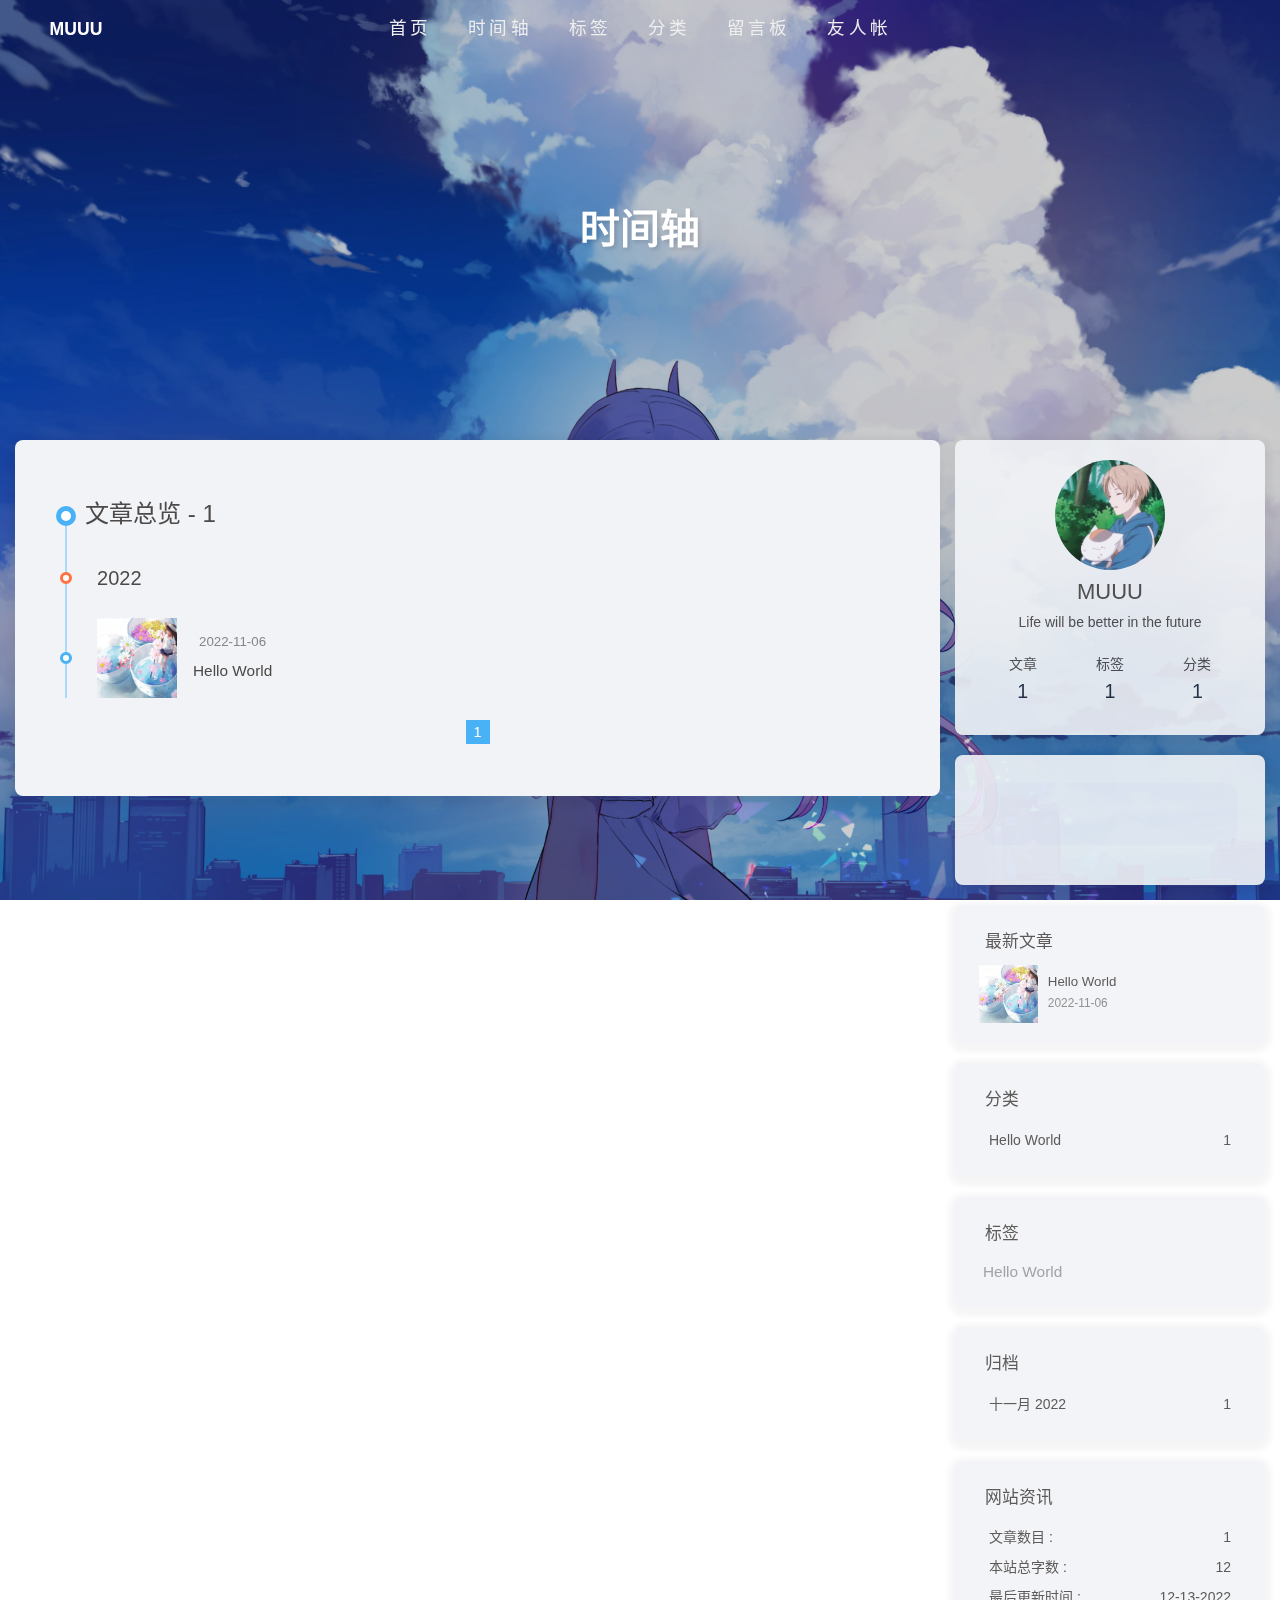
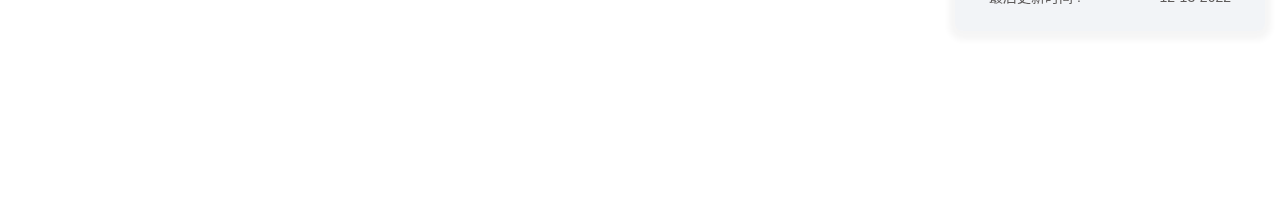
==== commit 4bf914a6: "Site updated: 2022-12-13 20:59:53" ====
--- a/archives/index.html
+++ b/archives/index.html
@@ -48,7 +48,7 @@
   isHome: false,
   isHighlightShrink: undefined,
   isToc: false,
-  postUpdate: '2022-11-24 10:18:13'
+  postUpdate: '2022-12-13 20:59:14'
 }</script><noscript><style type="text/css">
   #nav {
     opacity: 1
@@ -120,7 +120,7 @@
       }
     }
     detectApple()
-    })(window)</script><link rel="stylesheet" href="/css/custom.css" media="defer" onload="this.media='all'"><link rel="stylesheet" href="/css/nav.css"><link rel="stylesheet" href="/css/heoMainColor.css"><link rel="stylesheet" href="/css/poem.css"><link rel="stylesheet" href="/css/page_poem.css"><!-- hexo injector head_end start --><link rel="stylesheet" href="https://npm.elemecdn.com/hexo-butterfly-wowjs/lib/animate.min.css" media="print" onload="this.media='screen'"><link rel="stylesheet" href="/css/runtime.min.css" media="print" onload="this.media='all'"><!-- hexo injector head_end end --><meta name="generator" content="Hexo 6.3.0"></head><body><div id="loading-box"><div class="loading-left-bg"></div><div class="loading-right-bg"></div><div class="wizard-scene"><div class="wizard-objects"><div class="wizard-square"></div><div class="wizard-circle"></div><div class="wizard-triangle"></div></div><div class="wizard"><div class="wizard-body"></div><div class="wizard-right-arm"><div class="wizard-right-hand"></div></div><div class="wizard-left-arm"><div class="wizard-left-hand"></div></div><div class="wizard-head"><div class="wizard-beard"></div><div class="wizard-face"><div class="wizard-adds"></div></div><div class="wizard-hat"><div class="wizard-hat-of-the-hat"></div><div class="wizard-four-point-star --first"></div><div class="wizard-four-point-star --second"></div><div class="wizard-four-point-star --third"></div></div></div></div></div></div><script>const preloader = {
+    })(window)</script><link rel="stylesheet" href="/css/custom.css" media="defer" onload="this.media='all'"><link rel="stylesheet" href="/css/nav.css"><link rel="stylesheet" href="/css/heoMainColor.css"><link rel="stylesheet" href="/css/poem.css"><link rel="stylesheet" href="/css/page_poem.css"><!-- hexo injector head_end start --><link rel="stylesheet" href="/css/runtime.min.css" media="print" onload="this.media='all'"><link rel="stylesheet" href="https://npm.elemecdn.com/hexo-butterfly-wowjs/lib/animate.min.css" media="print" onload="this.media='screen'"><!-- hexo injector head_end end --><meta name="generator" content="Hexo 6.3.0"></head><body><div id="loading-box"><div class="loading-left-bg"></div><div class="loading-right-bg"></div><div class="wizard-scene"><div class="wizard-objects"><div class="wizard-square"></div><div class="wizard-circle"></div><div class="wizard-triangle"></div></div><div class="wizard"><div class="wizard-body"></div><div class="wizard-right-arm"><div class="wizard-right-hand"></div></div><div class="wizard-left-arm"><div class="wizard-left-hand"></div></div><div class="wizard-head"><div class="wizard-beard"></div><div class="wizard-face"><div class="wizard-adds"></div></div><div class="wizard-hat"><div class="wizard-hat-of-the-hat"></div><div class="wizard-four-point-star --first"></div><div class="wizard-four-point-star --second"></div><div class="wizard-four-point-star --third"></div></div></div></div></div></div><script>const preloader = {
   endLoading: () => {
     document.body.style.overflow = 'auto';
     document.getElementById('loading-box').classList.add("loaded")
@@ -153,15 +153,7 @@
             </div>
             <ul class="card-category-list" id="aside-cat-list">
             <li class="card-category-list-item "><a class="card-category-list-link" href="/categories/Hello-World/"><span class="card-category-list-name">Hello World</span><span class="card-category-list-count">1</span></a></li>
-            </ul></div><div class="card-widget card-tags"><div class="item-headline"><i class="fas fa-tags"></i><span>标签</span></div><div class="card-tag-cloud"><a href="/tags/Hello-World/" style="font-size: 1.1em; color: #999">Hello World</a></div></div><div class="card-widget card-archives"><div class="item-headline"><i class="fas fa-archive"></i><span>归档</span></div><ul class="card-archive-list"><li class="card-archive-list-item"><a class="card-archive-list-link" href="/archives/2022/11/"><span class="card-archive-list-date">十一月 2022</span><span class="card-archive-list-count">1</span></a></li></ul></div><div class="card-widget card-webinfo"><div class="item-headline"><i class="fas fa-chart-line"></i><span>网站资讯</span></div><div class="webinfo"><div class="webinfo-item"><div class="item-name">文章数目 :</div><div class="item-count">1</div></div><div class="webinfo-item"><div class="item-name">本站总字数 :</div><div class="item-count">12</div></div><div class="webinfo-item"><div class="item-name">最后更新时间 :</div><div class="item-count" id="last-push-date" data-lastPushDate="2022-11-24T02:18:13.794Z"><i class="fa-solid fa-spinner fa-spin"></i></div></div></div></div></div></div></main><footer id="footer"><div id="footer-wrap"></div></footer></div><div id="rightside"><div id="rightside-config-hide"><button id="hide-aside-btn" type="button" title="单栏和双栏切换"><i class="fas fa-arrows-alt-h"></i></button></div><div id="rightside-config-show"><button id="go-up" type="button" title="回到顶部"><i class="fas fa-arrow-up"></i></button></div></div><div id="local-search"><div class="search-dialog"><nav class="search-nav"><span class="search-dialog-title">搜索</span><span id="loading-status"></span><button class="search-close-button"><i class="fas fa-times"></i></button></nav><div class="is-center" id="loading-database"><i class="fas fa-spinner fa-pulse"></i><span>  数据库加载中</span></div><div class="search-wrap"><div id="local-search-input"><div class="local-search-box"><input class="local-search-box--input" placeholder="搜索文章" type="text"/></div></div><hr/><div id="local-search-results"></div></div></div><div id="search-mask"></div></div><div><script src="/js/utils.js"></script><script src="/js/main.js"></script><script src="https://cdn.jsdelivr.net/npm/@fancyapps/ui/dist/fancybox.umd.min.js"></script><script src="https://cdn.jsdelivr.net/npm/instant.page/instantpage.min.js" type="module"></script><script src="/js/search/local-search.js"></script><div class="js-pjax"></div><script src="/js/cursor.js"></script><script src="/js/nav.js"></script><script src="/js/welcome.js"></script><script src="/js/click.min.js"></script></div><!-- hexo injector body_end start --><div class="js-pjax"><script async="async">var arr = document.getElementsByClassName('recent-post-item');
-for(var i = 0;i<arr.length;i++){
-    arr[i].classList.add('wow');
-    arr[i].classList.add('animate__zoomIn');
-    arr[i].setAttribute('data-wow-duration', '300ms');
-    arr[i].setAttribute('data-wow-delay', '10ms');
-    arr[i].setAttribute('data-wow-offset', '100');
-    arr[i].setAttribute('data-wow-iteration', '1');
-  }</script></div><script defer src="https://npm.elemecdn.com/hexo-butterfly-wowjs/lib/wow.min.js"></script><script defer src="https://npm.elemecdn.com/hexo-butterfly-wowjs/lib/wow_init.js"></script><script data-pjax>
+            </ul></div><div class="card-widget card-tags"><div class="item-headline"><i class="fas fa-tags"></i><span>标签</span></div><div class="card-tag-cloud"><a href="/tags/Hello-World/" style="font-size: 1.1em; color: #999">Hello World</a></div></div><div class="card-widget card-archives"><div class="item-headline"><i class="fas fa-archive"></i><span>归档</span></div><ul class="card-archive-list"><li class="card-archive-list-item"><a class="card-archive-list-link" href="/archives/2022/11/"><span class="card-archive-list-date">十一月 2022</span><span class="card-archive-list-count">1</span></a></li></ul></div><div class="card-widget card-webinfo"><div class="item-headline"><i class="fas fa-chart-line"></i><span>网站资讯</span></div><div class="webinfo"><div class="webinfo-item"><div class="item-name">文章数目 :</div><div class="item-count">1</div></div><div class="webinfo-item"><div class="item-name">本站总字数 :</div><div class="item-count">12</div></div><div class="webinfo-item"><div class="item-name">最后更新时间 :</div><div class="item-count" id="last-push-date" data-lastPushDate="2022-12-13T12:59:14.439Z"><i class="fa-solid fa-spinner fa-spin"></i></div></div></div></div></div></div></main><footer id="footer"><div id="footer-wrap"></div></footer></div><div id="rightside"><div id="rightside-config-hide"><button id="hide-aside-btn" type="button" title="单栏和双栏切换"><i class="fas fa-arrows-alt-h"></i></button></div><div id="rightside-config-show"><button id="go-up" type="button" title="回到顶部"><i class="fas fa-arrow-up"></i></button></div></div><div id="local-search"><div class="search-dialog"><nav class="search-nav"><span class="search-dialog-title">搜索</span><span id="loading-status"></span><button class="search-close-button"><i class="fas fa-times"></i></button></nav><div class="is-center" id="loading-database"><i class="fas fa-spinner fa-pulse"></i><span>  数据库加载中</span></div><div class="search-wrap"><div id="local-search-input"><div class="local-search-box"><input class="local-search-box--input" placeholder="搜索文章" type="text"/></div></div><hr/><div id="local-search-results"></div></div></div><div id="search-mask"></div></div><div><script src="/js/utils.js"></script><script src="/js/main.js"></script><script src="https://cdn.jsdelivr.net/npm/@fancyapps/ui/dist/fancybox.umd.min.js"></script><script src="https://cdn.jsdelivr.net/npm/instant.page/instantpage.min.js" type="module"></script><script src="/js/search/local-search.js"></script><div class="js-pjax"></div><script src="/js/cursor.js"></script><script src="/js/nav.js"></script><script src="/js/welcome.js"></script><script src="/js/click.min.js"></script></div><!-- hexo injector body_end start --><script data-pjax>
   function butterfly_footer_beautify_injector_config(){
     var parent_div_git = document.getElementById('footer-wrap');
     var item_html = '<div id="workboard"></div><p id="ghbdages"><a class="github-badge" target="_blank" href="https://hexo.io/" style="margin-inline:5px" data-title="博客框架为Hexo_v6.2.0" title=""><img src="https://img.shields.io/badge/Frame-Hexo-blue?style=flat&amp;logo=hexo" alt=""/></a><a class="github-badge" target="_blank" href="https://github.com/jerryc127/hexo-theme-butterfly" style="margin-inline:5px" data-title="主题版本Butterfly_v4.5.1" title=""><img src="https://img.shields.io/badge/Theme-Butterfly-6513df?style=flat&amp;logo=bitdefender" alt=""/></a><a class="github-badge" target="_blank" href="https://github.com/" style="margin-inline:5px" data-title="本站项目由Github托管" title=""><img src="https://img.shields.io/badge/Source-Github-d021d6?style=flat&amp;logo=GitHub" alt=""/></a><a class="github-badge" target="_blank" href="http://creativecommons.org/licenses/by-nc-sa/4.0/" style="margin-inline:5px" data-title="本站采用知识共享署名-非商业性使用-相同方式共享4.0国际许可协议进行许可" title=""><img src="https://img.shields.io/badge/Copyright-BY--NC--SA%204.0-d42328?style=flat&amp;logo=Claris" alt=""/></a></p>';
@@ -185,4 +177,12 @@
   else if (epage === cpage){
     butterfly_footer_beautify_injector_config();
   }
-  </script><script async src="/js/runtime.js"></script><!-- hexo injector body_end end --></body></html>+  </script><script async src="/js/runtime.js"></script><div class="js-pjax"><script async="async">var arr = document.getElementsByClassName('recent-post-item');
+for(var i = 0;i<arr.length;i++){
+    arr[i].classList.add('wow');
+    arr[i].classList.add('animate__zoomIn');
+    arr[i].setAttribute('data-wow-duration', '300ms');
+    arr[i].setAttribute('data-wow-delay', '10ms');
+    arr[i].setAttribute('data-wow-offset', '100');
+    arr[i].setAttribute('data-wow-iteration', '1');
+  }</script></div><script defer src="https://npm.elemecdn.com/hexo-butterfly-wowjs/lib/wow.min.js"></script><script defer src="https://npm.elemecdn.com/hexo-butterfly-wowjs/lib/wow_init.js"></script><!-- hexo injector body_end end --></body></html>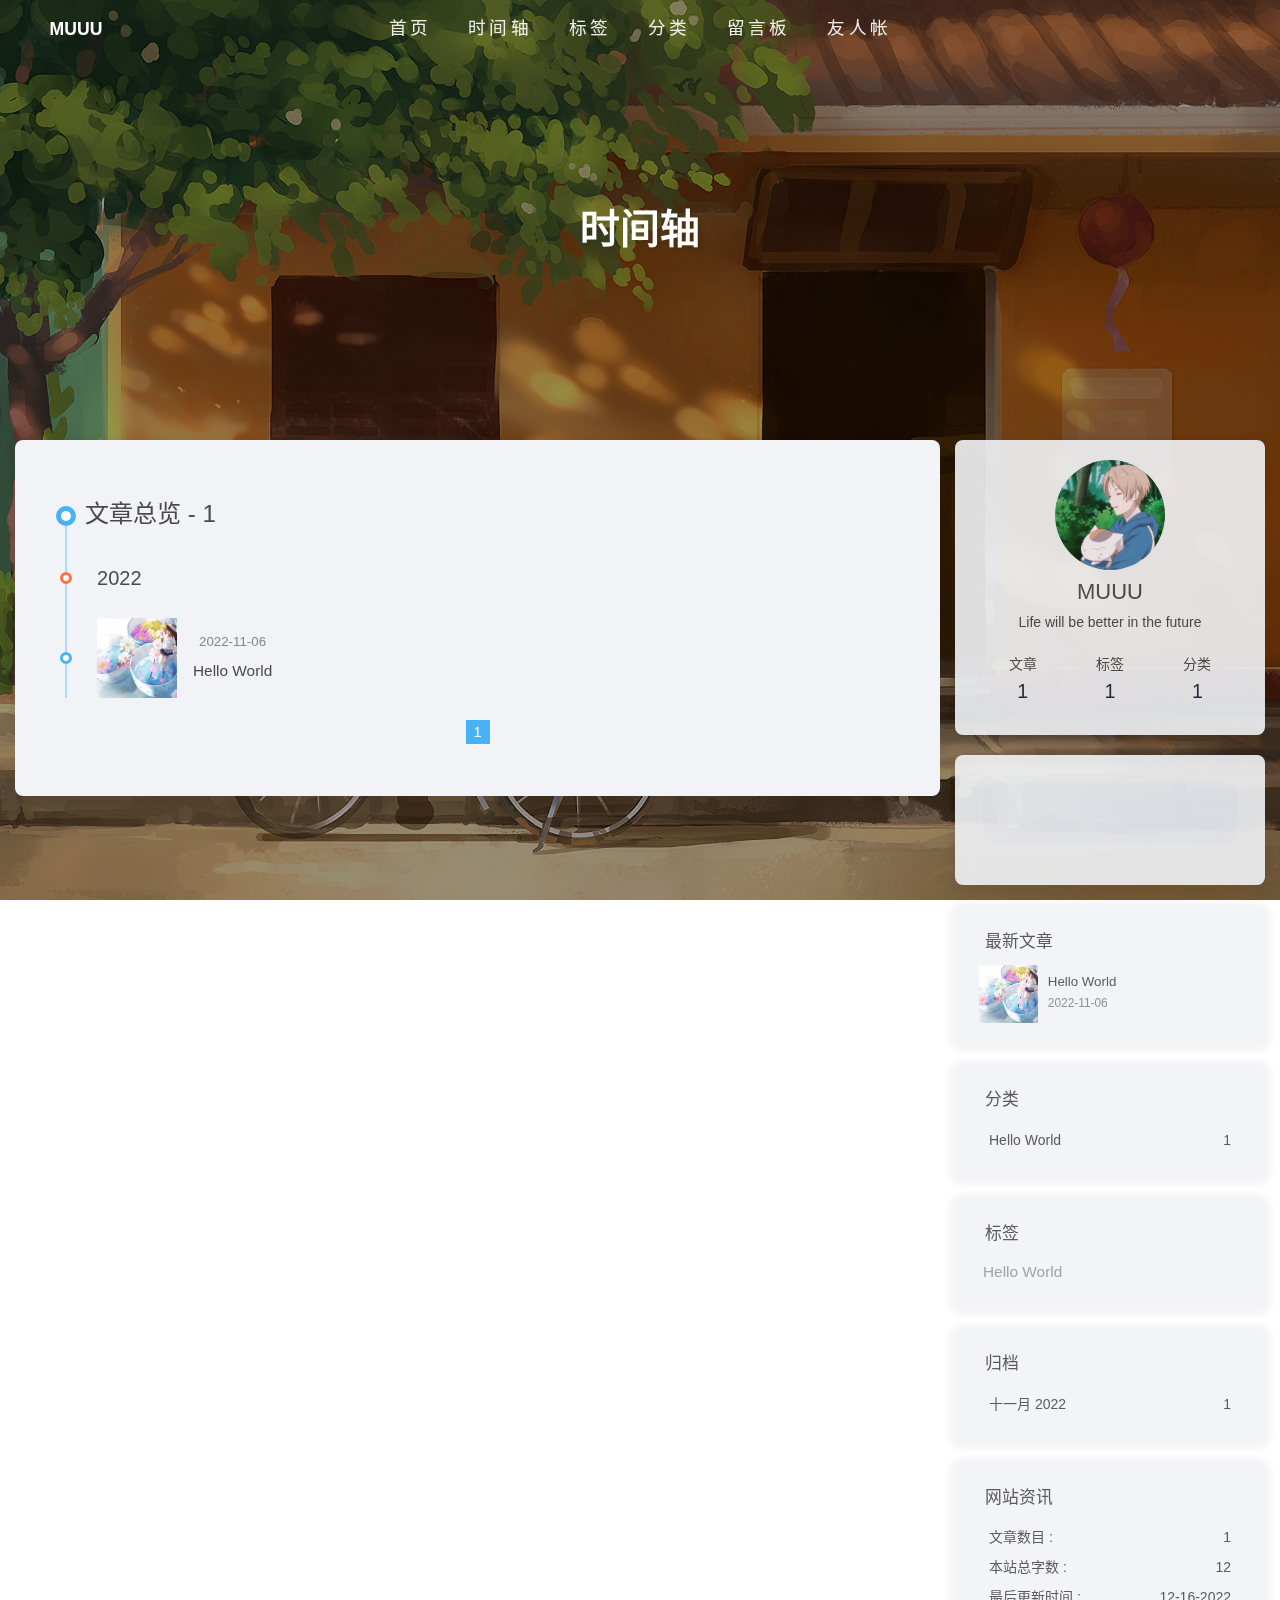
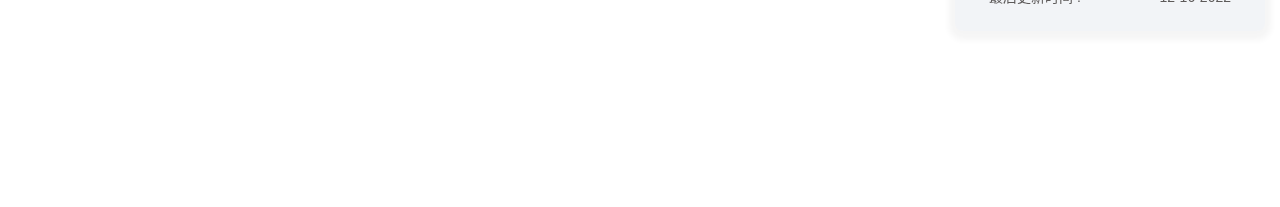
==== commit 3bc63815: "Site updated: 2022-12-16 20:51:19" ====
--- a/archives/index.html
+++ b/archives/index.html
@@ -48,7 +48,7 @@
   isHome: false,
   isHighlightShrink: undefined,
   isToc: false,
-  postUpdate: '2022-12-13 20:59:14'
+  postUpdate: '2022-12-16 20:50:56'
 }</script><noscript><style type="text/css">
   #nav {
     opacity: 1
@@ -153,7 +153,7 @@
             </div>
             <ul class="card-category-list" id="aside-cat-list">
             <li class="card-category-list-item "><a class="card-category-list-link" href="/categories/Hello-World/"><span class="card-category-list-name">Hello World</span><span class="card-category-list-count">1</span></a></li>
-            </ul></div><div class="card-widget card-tags"><div class="item-headline"><i class="fas fa-tags"></i><span>标签</span></div><div class="card-tag-cloud"><a href="/tags/Hello-World/" style="font-size: 1.1em; color: #999">Hello World</a></div></div><div class="card-widget card-archives"><div class="item-headline"><i class="fas fa-archive"></i><span>归档</span></div><ul class="card-archive-list"><li class="card-archive-list-item"><a class="card-archive-list-link" href="/archives/2022/11/"><span class="card-archive-list-date">十一月 2022</span><span class="card-archive-list-count">1</span></a></li></ul></div><div class="card-widget card-webinfo"><div class="item-headline"><i class="fas fa-chart-line"></i><span>网站资讯</span></div><div class="webinfo"><div class="webinfo-item"><div class="item-name">文章数目 :</div><div class="item-count">1</div></div><div class="webinfo-item"><div class="item-name">本站总字数 :</div><div class="item-count">12</div></div><div class="webinfo-item"><div class="item-name">最后更新时间 :</div><div class="item-count" id="last-push-date" data-lastPushDate="2022-12-13T12:59:14.439Z"><i class="fa-solid fa-spinner fa-spin"></i></div></div></div></div></div></div></main><footer id="footer"><div id="footer-wrap"></div></footer></div><div id="rightside"><div id="rightside-config-hide"><button id="hide-aside-btn" type="button" title="单栏和双栏切换"><i class="fas fa-arrows-alt-h"></i></button></div><div id="rightside-config-show"><button id="go-up" type="button" title="回到顶部"><i class="fas fa-arrow-up"></i></button></div></div><div id="local-search"><div class="search-dialog"><nav class="search-nav"><span class="search-dialog-title">搜索</span><span id="loading-status"></span><button class="search-close-button"><i class="fas fa-times"></i></button></nav><div class="is-center" id="loading-database"><i class="fas fa-spinner fa-pulse"></i><span>  数据库加载中</span></div><div class="search-wrap"><div id="local-search-input"><div class="local-search-box"><input class="local-search-box--input" placeholder="搜索文章" type="text"/></div></div><hr/><div id="local-search-results"></div></div></div><div id="search-mask"></div></div><div><script src="/js/utils.js"></script><script src="/js/main.js"></script><script src="https://cdn.jsdelivr.net/npm/@fancyapps/ui/dist/fancybox.umd.min.js"></script><script src="https://cdn.jsdelivr.net/npm/instant.page/instantpage.min.js" type="module"></script><script src="/js/search/local-search.js"></script><div class="js-pjax"></div><script src="/js/cursor.js"></script><script src="/js/nav.js"></script><script src="/js/welcome.js"></script><script src="/js/click.min.js"></script></div><!-- hexo injector body_end start --><script data-pjax>
+            </ul></div><div class="card-widget card-tags"><div class="item-headline"><i class="fas fa-tags"></i><span>标签</span></div><div class="card-tag-cloud"><a href="/tags/Hello-World/" style="font-size: 1.1em; color: #999">Hello World</a></div></div><div class="card-widget card-archives"><div class="item-headline"><i class="fas fa-archive"></i><span>归档</span></div><ul class="card-archive-list"><li class="card-archive-list-item"><a class="card-archive-list-link" href="/archives/2022/11/"><span class="card-archive-list-date">十一月 2022</span><span class="card-archive-list-count">1</span></a></li></ul></div><div class="card-widget card-webinfo"><div class="item-headline"><i class="fas fa-chart-line"></i><span>网站资讯</span></div><div class="webinfo"><div class="webinfo-item"><div class="item-name">文章数目 :</div><div class="item-count">1</div></div><div class="webinfo-item"><div class="item-name">本站总字数 :</div><div class="item-count">12</div></div><div class="webinfo-item"><div class="item-name">最后更新时间 :</div><div class="item-count" id="last-push-date" data-lastPushDate="2022-12-16T12:50:56.528Z"><i class="fa-solid fa-spinner fa-spin"></i></div></div></div></div></div></div></main><footer id="footer"><div id="footer-wrap"></div></footer></div><div id="rightside"><div id="rightside-config-hide"><button id="hide-aside-btn" type="button" title="单栏和双栏切换"><i class="fas fa-arrows-alt-h"></i></button></div><div id="rightside-config-show"><button id="go-up" type="button" title="回到顶部"><i class="fas fa-arrow-up"></i></button></div></div><div id="local-search"><div class="search-dialog"><nav class="search-nav"><span class="search-dialog-title">搜索</span><span id="loading-status"></span><button class="search-close-button"><i class="fas fa-times"></i></button></nav><div class="is-center" id="loading-database"><i class="fas fa-spinner fa-pulse"></i><span>  数据库加载中</span></div><div class="search-wrap"><div id="local-search-input"><div class="local-search-box"><input class="local-search-box--input" placeholder="搜索文章" type="text"/></div></div><hr/><div id="local-search-results"></div></div></div><div id="search-mask"></div></div><div><script src="/js/utils.js"></script><script src="/js/main.js"></script><script src="https://cdn.jsdelivr.net/npm/@fancyapps/ui/dist/fancybox.umd.min.js"></script><script src="https://cdn.jsdelivr.net/npm/instant.page/instantpage.min.js" type="module"></script><script src="/js/search/local-search.js"></script><div class="js-pjax"></div><script src="/js/cursor.js"></script><script src="/js/nav.js"></script><script src="/js/welcome.js"></script><script src="/js/click.min.js"></script></div><!-- hexo injector body_end start --><script data-pjax>
   function butterfly_footer_beautify_injector_config(){
     var parent_div_git = document.getElementById('footer-wrap');
     var item_html = '<div id="workboard"></div><p id="ghbdages"><a class="github-badge" target="_blank" href="https://hexo.io/" style="margin-inline:5px" data-title="博客框架为Hexo_v6.2.0" title=""><img src="https://img.shields.io/badge/Frame-Hexo-blue?style=flat&amp;logo=hexo" alt=""/></a><a class="github-badge" target="_blank" href="https://github.com/jerryc127/hexo-theme-butterfly" style="margin-inline:5px" data-title="主题版本Butterfly_v4.5.1" title=""><img src="https://img.shields.io/badge/Theme-Butterfly-6513df?style=flat&amp;logo=bitdefender" alt=""/></a><a class="github-badge" target="_blank" href="https://github.com/" style="margin-inline:5px" data-title="本站项目由Github托管" title=""><img src="https://img.shields.io/badge/Source-Github-d021d6?style=flat&amp;logo=GitHub" alt=""/></a><a class="github-badge" target="_blank" href="http://creativecommons.org/licenses/by-nc-sa/4.0/" style="margin-inline:5px" data-title="本站采用知识共享署名-非商业性使用-相同方式共享4.0国际许可协议进行许可" title=""><img src="https://img.shields.io/badge/Copyright-BY--NC--SA%204.0-d42328?style=flat&amp;logo=Claris" alt=""/></a></p>';
